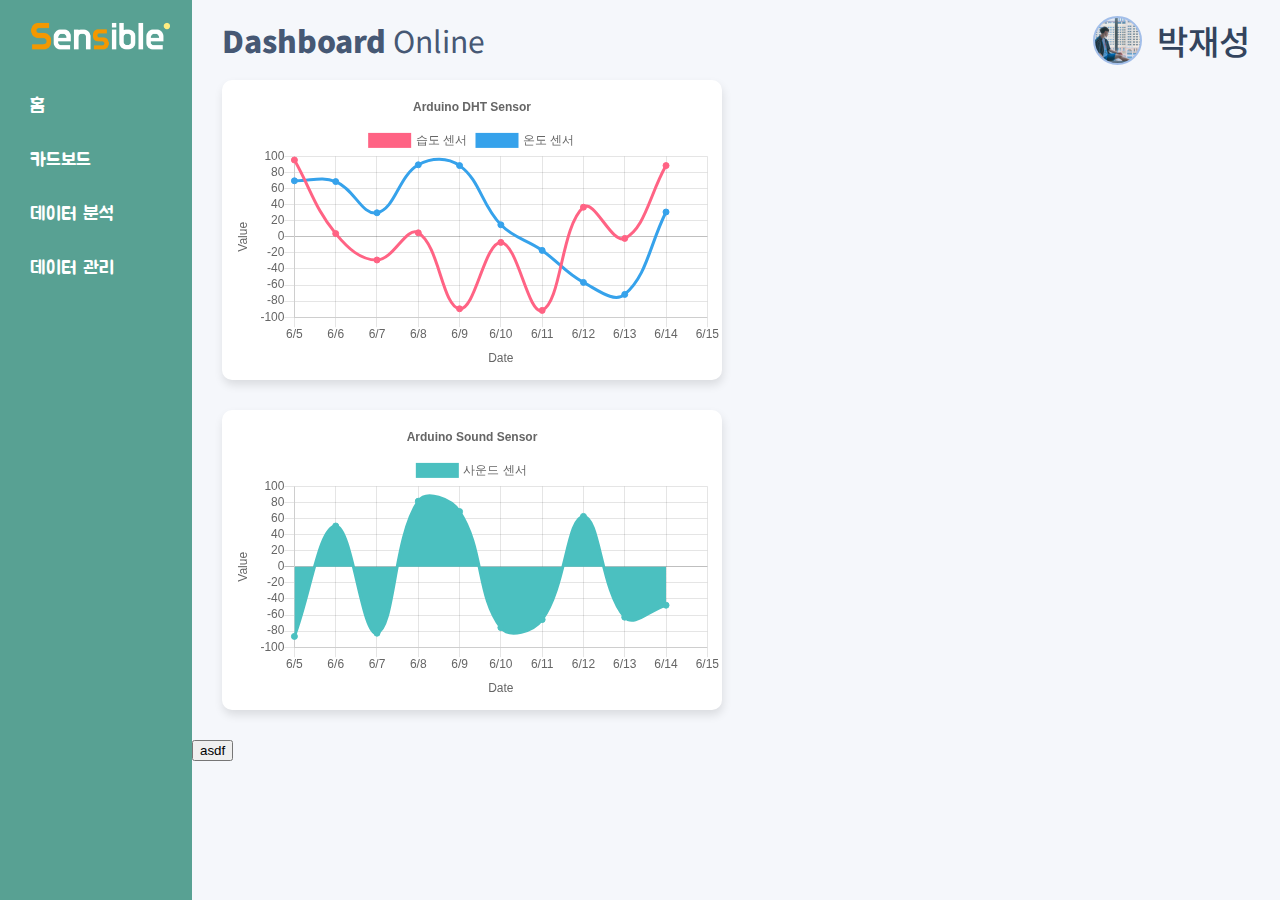
==== Front-end/cardboard.html @ b8d285b3 "Dashboard front-end developed" ====
<!DOCTYPE html>
<html>
    <head>
        <meta charset="UTF-8">
        <meta http-equiv="X-UA-Compatible" content="ie=edge">
        <link rel="stylesheet" href="./css/main.css">
        <link rel="stylesheet" href="./css/Chart.min.css">
        <link rel="stylesheet" href="./css/all.min.css">
        <title>Sensible</title>
        <script src="./js/Chart.js"></script>
        <script src="./js/Chart.bundle.js"></script>
        <script src="./js/utils.js"></script>
        
    </head>
    <body>
        <nav>
            <div id="logo">
                <img src="./assets/logo.png">
            </div>
            <div id="sideNav">
                <a href="./index.html"><div id="nav1" class="flexible navMenu">홈</div></a>
				<a href="./cardboard.html"><div id="nav2" class="flexible navMenu">카드보드</div></a>
				<a href="./analistic.html"><div id="nav3" class="flexible navMenu">데이터 분석</div></a>
                <a href="./management.html"><div id="nav4" class="flexible navMenu">데이터 관리</div></a>
            </div>
        </nav>
        <div id="topBar" class="flexible">
            <h1 id="title">Dashboard <span>Online</span></h1>
            <div id="notification"><i class="far fa-bell"></i></div>  
            <div id="profile" class="flexible">
                <div id="profileImage"></div>
                박재성
            </div>
        </div>
        <div id="board">
            <div id="board1" class="card">
                <canvas height="180" id="canvas"></canvas>          
			</div>
			<div id="board2" class="card">
                <canvas height="180" id="canvas2"></canvas>          
            </div>
            <button id="addData">asdf</button>
        </div>
    </body>
    <script src="./js/main.js"></script>
    <script>
        
    </script>
</html>
---- Front-end/css/main.css ----
@import url('https://fonts.googleapis.com/css?family=Jua|Noto+Sans+KR:400,500,900&display=swap');
body {
    margin: 0 0;
    overflow-y: hidden;
    background-color: #F5F7FB;
}
a {
    color: white;
    text-decoration: none;
}
.flexible {
    display: flex;
    flex-direction: row;
    align-items: center;
    align-self: center;
}
#logo > img {
    margin-left: 30px;
    margin-top: 20px;
    width: 140px;
}
nav {
    top: 0;
    height: 100vh;
    width: 15vw;
    position: absolute;
    background-color: #58A193;
}
#sideNav {
    font-family: 'Jua';
    padding-top: 20px;
}
.navMenu {
    padding-left: 30px;
    width: calc(100% - 30px);
    height: 6vh;
    font-size: 1.5vw;
}
.navMenu:hover {
    background-color: #6AA99F;
}
#topBar {
    margin-left: 15vw;
    height: 80px;
    font-size:30px;
}
#title {
    margin-left: 30px;
    font-family: 'Noto Sans KR';
    font-weight: 900;
    color: #465874;
    font-size: 30px;
}
#title > span {
    font-weight: 400;
}
#notification {
    position: absolute;
    right:220px;
    color:#465874;
    font-size: 40px;
}
#profile {
    position: absolute;
    font-size: 34px;
    right: 30px;
    font-weight: 500;
    font-family: 'Noto Sans KR';
    color:#33445e;
}
#profileImage {
    width: 45px;
    height: 45px;
    margin-right: 15px;
    background-image: url('../assets/profile.jpg');
    border-radius: 50%;
    background-size: 60px 60px;
    background-position: 50% 50%;
    border: 2px solid #a2bee9;
}
#board {
    margin-left: 15vw;
}
.card {
    position: relative;
    margin: 0 30px 30px;
    border-radius: 10px;
    width: 500px;
    background-color: white;
    box-shadow: 1px 5px 10px rgba(0, 0, 0, 0.11);
}
---- Front-end/css/Chart.min.css ----
@keyframes chartjs-render-animation{from{opacity:.99}to{opacity:1}}.chartjs-render-monitor{animation:chartjs-render-animation 1ms}.chartjs-size-monitor,.chartjs-size-monitor-expand,.chartjs-size-monitor-shrink{position:absolute;direction:ltr;left:0;top:0;right:0;bottom:0;overflow:hidden;pointer-events:none;visibility:hidden;z-index:-1}.chartjs-size-monitor-expand>div{position:absolute;width:1000000px;height:1000000px;left:0;top:0}.chartjs-size-monitor-shrink>div{position:absolute;width:200%;height:200%;left:0;top:0}
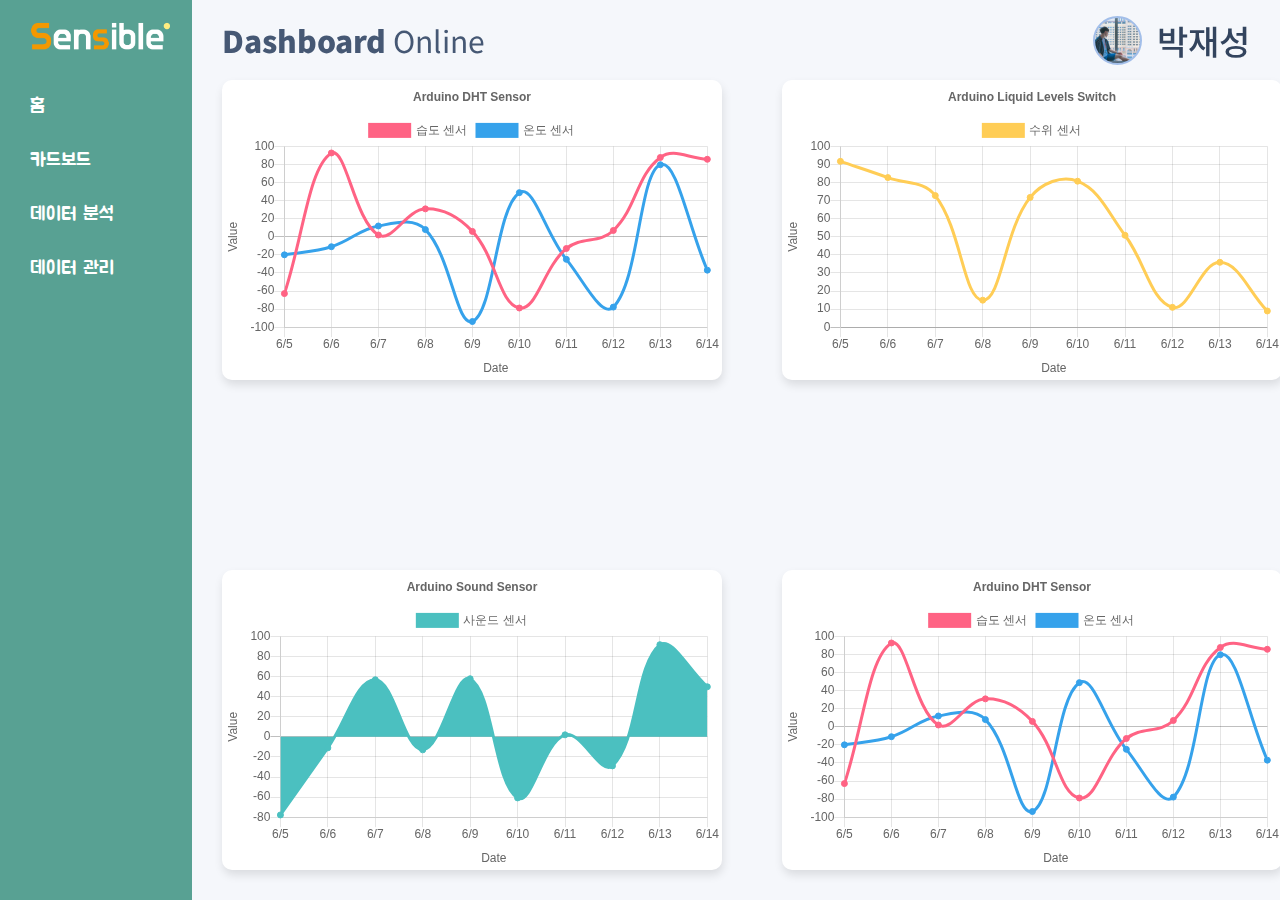
==== commit 30ee4d9d: "Card Rolling-up UI Developed" ====
--- a/Front-end/cardboard.html
+++ b/Front-end/cardboard.html
@@ -10,7 +10,6 @@
         <script src="./js/Chart.js"></script>
         <script src="./js/Chart.bundle.js"></script>
         <script src="./js/utils.js"></script>
-        
     </head>
     <body>
         <nav>
@@ -32,18 +31,24 @@
                 박재성
             </div>
         </div>
-        <div id="board">
+        <div id="board" class="flexible">
             <div id="board1" class="card">
                 <canvas height="180" id="canvas"></canvas>          
-			</div>
-			<div id="board2" class="card">
+            </div>
+            <div id="board2" class="card">
                 <canvas height="180" id="canvas2"></canvas>          
             </div>
-            <button id="addData">asdf</button>
+            <div id="board3" class="card">
+                <canvas height="180" id="canvas3"></canvas>          
+            </div>
+            <div id="board4" class="card">
+                <canvas height="180" id="canvas4"></canvas>          
+            </div>
+            <div id="board5" class="card">
+                <canvas height="180" id="canvas5"></canvas>          
+            </div>
         </div>
     </body>
     <script src="./js/main.js"></script>
-    <script>
-        
-    </script>
+    <script src="./js/system.js"></script>
 </html>--- a/Front-end/css/main.css
+++ b/Front-end/css/main.css
@@ -21,10 +21,12 @@
 }
 nav {
     top: 0;
+    left: 0;
     height: 100vh;
     width: 15vw;
-    position: absolute;
+    position: fixed;
     background-color: #58A193;
+    z-index: 3;
 }
 #sideNav {
     font-family: 'Jua';
@@ -40,9 +42,11 @@
     background-color: #6AA99F;
 }
 #topBar {
+    top: 0;
     margin-left: 15vw;
     height: 80px;
     font-size:30px;
+    position: fixed;
 }
 #title {
     margin-left: 30px;
@@ -55,13 +59,13 @@
     font-weight: 400;
 }
 #notification {
-    position: absolute;
+    position: fixed;
     right:220px;
     color:#465874;
     font-size: 40px;
 }
 #profile {
-    position: absolute;
+    position: fixed;
     font-size: 34px;
     right: 30px;
     font-weight: 500;
@@ -79,13 +83,37 @@
     border: 2px solid #a2bee9;
 }
 #board {
+    margin-top: 80px;
+    justify-content: space-between;
+    align-content: flex-start;
     margin-left: 15vw;
+    flex-direction: column;
+    flex: 0 2;
+    height: calc(100vh - 80px);
+    margin-right: 30px;
+    flex-wrap: wrap;
 }
 .card {
     position: relative;
     margin: 0 30px 30px;
     border-radius: 10px;
     width: 500px;
+    height: 300px;
     background-color: white;
     box-shadow: 1px 5px 10px rgba(0, 0, 0, 0.11);
+}
+.card:last-child {
+    margin-right: 30px;
+}
+#sensor1 {
+    
+}
+.sensorCard {
+    width: 240px;
+    height: 300px;
+    margin: 0 30px 30px;
+    border-radius: 10px;
+    background-color: white;
+    box-shadow: 1px 5px 10px rgba(0, 0, 0, 0.11);
+    justify-content: center;
 }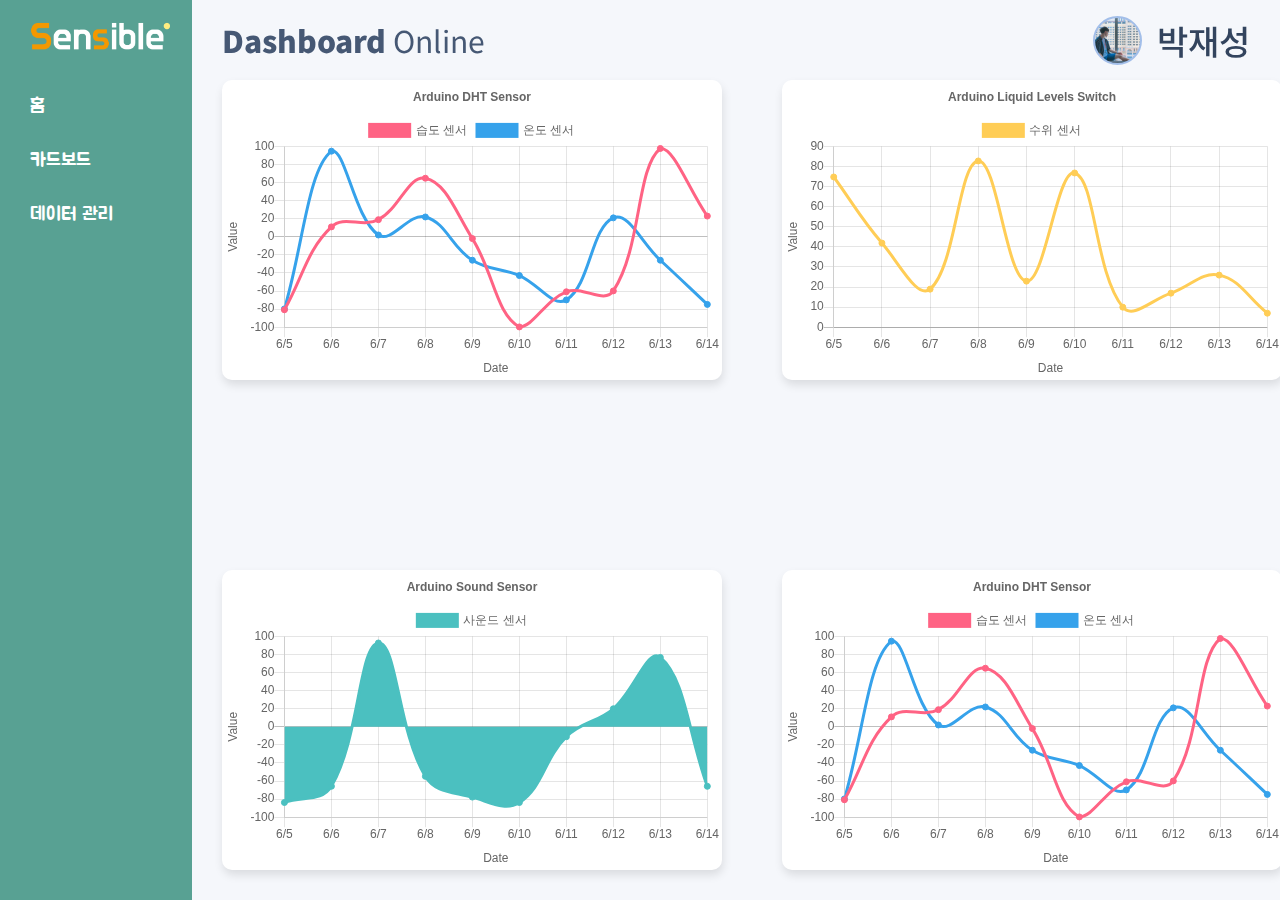
==== commit 4fe4c8e7: "Index Page Init" ====
--- a/Front-end/cardboard.html
+++ b/Front-end/cardboard.html
@@ -19,8 +19,7 @@
             <div id="sideNav">
                 <a href="./index.html"><div id="nav1" class="flexible navMenu">홈</div></a>
 				<a href="./cardboard.html"><div id="nav2" class="flexible navMenu">카드보드</div></a>
-				<a href="./analistic.html"><div id="nav3" class="flexible navMenu">데이터 분석</div></a>
-                <a href="./management.html"><div id="nav4" class="flexible navMenu">데이터 관리</div></a>
+                <a href="./management.html"><div id="nav3" class="flexible navMenu">데이터 관리</div></a>
             </div>
         </nav>
         <div id="topBar" class="flexible">
--- a/Front-end/css/main.css
+++ b/Front-end/css/main.css
@@ -1,4 +1,8 @@
-@import url('https://fonts.googleapis.com/css?family=Jua|Noto+Sans+KR:400,500,900&display=swap');
+@import url('https://fonts.googleapis.com/css?family=Noto+Sans+KR:400,500,900&display=swap');
+@font-face {
+    font-family: 'Jua';
+    src: url('../assets/Jua-Regular.ttf');
+}
 body {
     margin: 0 0;
     overflow-y: hidden;
@@ -115,5 +119,63 @@
     border-radius: 10px;
     background-color: white;
     box-shadow: 1px 5px 10px rgba(0, 0, 0, 0.11);
+    justify-content: flex-start;
+    align-items: center;
+    flex-direction: column;
+    font-family: 'Noto Sans KR';
+}
+.sensorCard .cardName {
+    width: 180px;
+    height: 30px;
+    font-weight: 500;
+    border: solid 0px black;
+    border-bottom: solid 1px black;
+    text-align: center;
+    font-size: 24px;
+    margin-top: 15px;
+}
+.sensorCard > div {
+    margin-top: 15px;
+}
+#addCard {
     justify-content: center;
+    font-size: 80px;
+    color: #8a8a8a;
+}
+#addCard:hover {
+    background-color: #f8f8f8;
+}
+.privateCode {
+    width: 100px;
+    background-color: white;
+    border: 1px solid #a0a0a0;
+}
+.btn {
+    justify-self: center;
+    margin-top: auto !important;
+    height: 50px;
+    width: 240px;
+}
+.btn > button {
+    justify-content: center;
+    height: 50px;
+    width: 120px;
+    font-size: 18px;
+    border: none;
+    transition: background-color 0.2s ease-in-out;
+    color: white;
+    margin-top: auto;
+}
+.eliminate {
+    background-color: #ff4646;
+    border-radius: 0 0 0 10px;
+}
+.eliminate:hover {
+    background-color: #e41414;
+}
+.save {
+    background-color: #20ca75;
+    border-radius: 0 0 10px 0;
+}.save:hover {
+    background-color: #1db96b;
 }